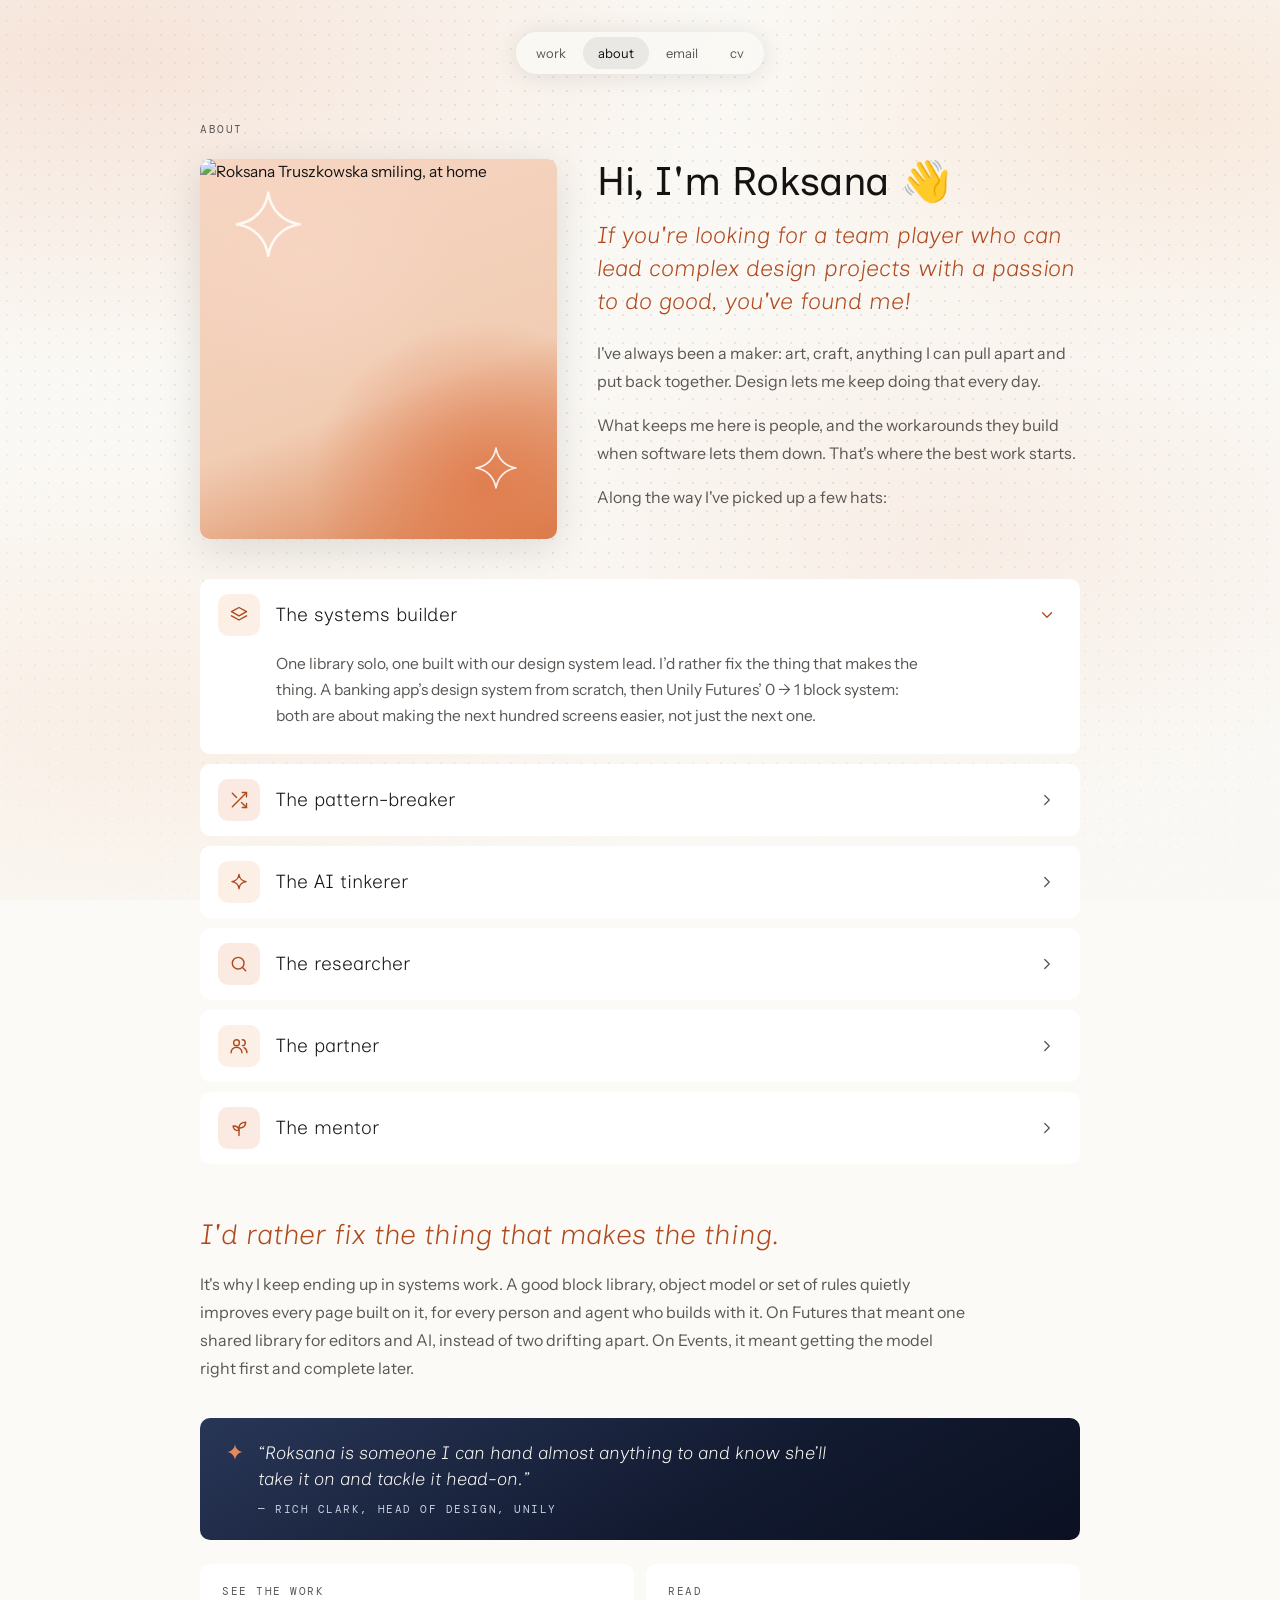
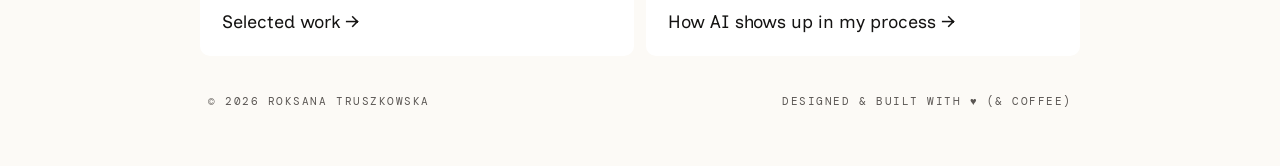
==== about.html @ 45bf0ac0 "Add files via upload" ====
<!DOCTYPE html>
<html lang="en">
<head>
<script>/* always open a page at the top (unless a #section was linked) */
try{history.scrollRestoration='manual';}catch(e){}
(function(){function top(){if(location.hash)return;window.scrollTo(0,0);try{document.documentElement.scrollIntoView({block:'start'});}catch(e){}}
top();addEventListener('DOMContentLoaded',top);addEventListener('load',top);addEventListener('pageshow',top);})();</script>
<meta charset="utf-8">
<meta name="viewport" content="width=device-width, initial-scale=1">
<title>About — Roksana Truszkowska</title>
<link rel="preconnect" href="https://fonts.googleapis.com">
<link rel="preconnect" href="https://fonts.gstatic.com" crossorigin>
<link rel="stylesheet" href="https://fonts.googleapis.com/css2?family=Inclusive+Sans:ital@0;1&family=Instrument+Sans:ital,wght@0,300;0,400;0,500;1,300&family=DM+Mono:wght@300;400&display=swap">
<style>
  :root {
    --mauve: #D97B4A; --mauve-deep: #1A2440; --mauve-text: #B04A1E;
    --linen: #FCFAF6; --tan: #E58A5C; --tan-light: #F6D5C2; --tan-text: #B04A1E;
    --ink: #141312; --muted: #5A5653; --line: rgba(20, 19, 18, 0.12);
    --radius: 10px;
    --font-display: 'Inclusive Sans', Georgia, serif;
    --font-body: 'Instrument Sans', system-ui, sans-serif;
    --font-mono: 'DM Mono', ui-monospace, monospace;
    --ease: cubic-bezier(0.23, 1, 0.32, 1);
  }
  *, *::before, *::after { box-sizing: border-box; margin: 0; padding: 0; }
  html { scroll-behavior: smooth; }
  body {
    min-height: 100vh; padding: 120px 24px 56px;
    font-family: var(--font-body); font-weight: 300; font-size: 15.5px; line-height: 1.7; color: var(--ink);
    background-color: var(--linen);
    background-image:
      radial-gradient(70% 50% at 8% 6%, rgba(224,122,74,0.16) 0%, transparent 70%),
      radial-gradient(55% 45% at 92% 12%, rgba(242,185,143,0.24) 0%, transparent 65%),
      radial-gradient(60% 50% at 75% 60%, rgba(224,122,74,0.09) 0%, transparent 60%),
      radial-gradient(70% 45% at 12% 80%, rgba(242,185,143,0.15) 0%, transparent 65%);
    background-attachment: fixed;
    -webkit-font-smoothing: antialiased;
  }
  body::before {
    content: ""; position: fixed; inset: 0; z-index: 0; pointer-events: none; opacity: 0.05;
    background-image: url("data:image/svg+xml,%3Csvg viewBox='0 0 200 200' xmlns='http://www.w3.org/2000/svg'%3E%3Cfilter id='n'%3E%3CfeTurbulence type='fractalNoise' baseFrequency='0.85' numOctaves='4' stitchTiles='stitch'/%3E%3C/filter%3E%3Crect width='100%25' height='100%25' filter='url(%23n)'/%3E%3C/svg%3E");
    background-size: 200px 200px;
  }
  a { color: inherit; text-decoration: none; }
  :focus-visible { outline: 2px solid var(--mauve-deep); outline-offset: 3px; border-radius: 8px; }

  .wrap { position: relative; z-index: 1; max-width: 880px; margin: 0 auto; display: flex; flex-direction: column; gap: 12px; }
  .label { font-family: var(--font-mono); font-size: 11px; font-weight: 400; letter-spacing: 0.14em; text-transform: uppercase; color: var(--muted); }
  .card { background: #FFFFFF; border-radius: var(--radius); padding: 36px; }
  em { font-family: var(--font-display); font-style: italic; color: var(--mauve-text); }

  /* nav */
  .nav-wrap { position: fixed; top: 32px; left: 0; right: 0; z-index: 100; display: flex; justify-content: center; transition: opacity .35s var(--ease), transform .35s var(--ease); }
  .nav-wrap.hidden { opacity: 0; transform: translateY(-12px); pointer-events: none; }
  .nav { display: flex; gap: 2px; padding: 5px; border-radius: 100px; background: rgba(250,249,244,.88); -webkit-backdrop-filter: blur(16px); backdrop-filter: blur(16px); box-shadow: 0 2px 24px rgba(20,19,18,.10); }
  .nav a { display: inline-flex; align-items: center; min-height: 32px; padding: 5px 15px; border-radius: 100px; font-size: 13px; font-weight: 400; color: var(--muted); transition: color 150ms, background 150ms; }
  .nav a:hover, .nav a.active { color: var(--ink); background: rgba(20,19,18,.07); }

  /* hero */
  .hero { padding: 44px 36px 40px; display: flex; flex-direction: column; gap: 14px; }
  .hero h1 { font-family: var(--font-display); font-weight: 400; font-size: clamp(32px, 5vw, 48px); line-height: 1.05; letter-spacing: -0.02em; max-width: 18ch; }
  .lede { font-size: 18px; line-height: 1.6; color: var(--muted); max-width: 58ch; }
  .meta { display: flex; flex-wrap: wrap; gap: 8px; margin-top: 6px; }
  .tag { padding: 4px 10px; border-radius: 100px; border: 1px solid rgba(20,19,18,.18); font-size: 12px; color: var(--muted); }


  .intro { display: grid; grid-template-columns: minmax(0, 0.85fr) minmax(0, 1.15fr); gap: 40px; align-items: stretch; margin-top: 8px; }
  .intro > div:last-child { display: flex; flex-direction: column; }
  .intro .pitch { margin: 16px 0 20px; }
  .intro .photo { aspect-ratio: auto; height: 100%; min-height: 380px; }
  .photo {
    position: relative; aspect-ratio: 4 / 5; border-radius: var(--radius); overflow: hidden;
    background:
      radial-gradient(60% 50% at 30% 25%, rgba(246, 213, 194, 0.9) 0%, transparent 70%),
      radial-gradient(70% 60% at 80% 85%, rgba(224, 122, 74, 0.85) 0%, transparent 70%),
      linear-gradient(160deg, #F6D5C2 0%, #F1CDB4 60%, #D97B4A 100%);
    box-shadow: 0 10px 40px rgba(20, 19, 18, 0.12);
  }
  .photo img { position: absolute; inset: 0; width: 100%; height: 100%; object-fit: cover; object-position: center 30%; display: block; }
  .photo .doodle { position: absolute; fill: none; stroke: #FFFDF9; stroke-width: 2; stroke-linecap: round; stroke-linejoin: round; opacity: .9; }
  .hello { font-family: var(--font-display); font-weight: 400; font-size: clamp(30px, 4vw, 40px); line-height: 1.1; letter-spacing: -0.01em; }
  .pitch { font-family: var(--font-display); font-style: italic; font-size: clamp(19px, 2.2vw, 23px); line-height: 1.45; color: var(--mauve-text); margin: 18px 0 22px; }
  .bio { display: flex; flex-direction: column; gap: 16px; color: var(--muted); font-size: 16px; line-height: 1.75; }

  .hats { display: flex; flex-direction: column; gap: 10px; margin-top: 28px; }
  .hat { background: #FFFFFF; border-radius: 10px; transition: box-shadow 300ms var(--ease); }
  .hat:hover { box-shadow: 0 10px 28px rgba(20, 19, 18, 0.08); }
  .hat summary {
    list-style: none; display: flex; align-items: center; gap: 16px;
    min-height: 72px; padding: 14px 24px 14px 18px; cursor: pointer; border-radius: 10px;
  }
  .hat summary::-webkit-details-marker { display: none; }
  .hat-ico { flex-shrink: 0; display: grid; place-items: center; width: 42px; height: 42px; border-radius: 10px; background: rgba(242, 185, 143, 0.22); color: var(--tan-text); }
  .hat-ico svg { width: 20px; height: 20px; }
  .hat:nth-child(even) .hat-ico { background: rgba(224, 122, 74, 0.16); color: var(--mauve-text); }
  .hat-title { flex: 1; font-family: var(--font-display); font-size: 19px; color: var(--ink); }
  .chev { width: 18px; height: 18px; color: var(--muted); transition: transform 300ms var(--ease); }
  .hat[open] .chev { transform: rotate(90deg); color: var(--mauve-text); }
  .hat p { padding: 0 28px 24px 76px; color: var(--muted); font-size: 15.5px; line-height: 1.7; max-width: 76ch; }

  .listen { margin-top: 40px; display: flex; flex-direction: column; gap: 16px; }
  .listen .big { font-family: var(--font-display); font-style: italic; font-size: clamp(22px, 3vw, 28px); line-height: 1.35; color: var(--mauve-text); }
  .listen p:not(.big) { color: var(--muted); font-size: 16px; line-height: 1.75; max-width: 70ch; }

  .quote-card { margin-top: 24px; padding: 22px 26px; border-radius: var(--radius); color: #FAF9F4; background: linear-gradient(150deg, #283657 0%, #121A30 60%, #0B1122 100%); display: flex; align-items: flex-start; gap: 14px; }
  .quote-card svg { width: 18px; height: 18px; flex-shrink: 0; fill: var(--tan); margin-top: 3px; }
  .quote-card p { font-family: var(--font-display); font-style: italic; font-size: 18px; line-height: 1.45; max-width: 52ch; }
  .quote-card .label { color: #C9CFDD; margin-top: 8px; display: block; font-size: 11px; }

  .next { display: grid; grid-template-columns: 1fr 1fr; gap: 12px; margin-top: 12px; }
  .next a { display: flex; flex-direction: column; gap: 6px; padding: 18px 22px; border-radius: var(--radius); background: #FFFFFF; transition: transform 300ms var(--ease), box-shadow 300ms var(--ease); }
  .next a:hover { transform: translateY(-2px); box-shadow: 0 10px 28px rgba(20,19,18,.08); }
  .next a .label { color: var(--muted); }
  .next h3 { font-family: var(--font-display); font-weight: 400; font-size: 18px; }
  footer { display: flex; flex-wrap: wrap; justify-content: space-between; gap: 8px; padding: 24px 8px 0; }

  .reveal { opacity: 0; transform: translateY(16px); transition: opacity 700ms var(--ease), transform 700ms var(--ease); }
  .reveal.in { opacity: 1; transform: none; }
  @media (prefers-reduced-motion: reduce) {
    html { scroll-behavior: auto; }
    .reveal { opacity: 1; transform: none; transition: none; }
    *, *::before, *::after { transition: none !important; }
  }
  @media (max-width: 760px) {
    .intro { grid-template-columns: 1fr; gap: 24px; }
    .photo { max-width: 420px; }
    .intro .photo { aspect-ratio: 4 / 5; height: auto; min-height: 0; }
    .next { grid-template-columns: 1fr; }
    .hat p { padding: 0 20px 20px 20px; }
  }
  @media (max-width: 600px) {
    body { padding: 96px 14px 40px; }
    .nav-wrap { top: 20px; }
    .nav a { padding: 5px 11px; }
  }

  /* faint dotted grid */
  body::after {
    content: ""; position: fixed; inset: 0; z-index: 0; pointer-events: none;
    background-image: radial-gradient(circle, rgba(20, 19, 18, 0.08) 0.8px, transparent 1.2px);
    background-size: 14px 14px;
    -webkit-mask-image: radial-gradient(ellipse 90% 80% at 50% 35%, #000 30%, transparent 100%);
    mask-image: radial-gradient(ellipse 90% 80% at 50% 35%, #000 30%, transparent 100%);
  }
  .wave { display: inline-block; transform-origin: 70% 70%; animation: wave 2.4s ease-in-out 0.6s 2; }
  @keyframes wave { 0%, 60%, 100% { transform: rotate(0); } 10%, 30% { transform: rotate(14deg); } 20% { transform: rotate(-8deg); } 40% { transform: rotate(-4deg); } 50% { transform: rotate(10deg); } }
  @media (prefers-reduced-motion: reduce) { .wave { animation: none; } }
</style>
</head>
<body>

<div class="nav-wrap" id="navWrap">
  <nav class="nav" aria-label="Main">
    <a href="index.html#work">work</a>
    <a href="about.html" class="active" aria-current="page">about</a>
    <a href="index.html#contact">email</a>
    <a href="cv.pdf" data-cv download="Roksana-Truszkowska-CV.pdf">cv</a>
  </nav>
</div>

<main class="wrap">
  <p class="label reveal">About</p>

  <section class="intro reveal">
    <div class="photo" id="photo">
      <img src="assets/img/roksana.jpg" alt="Roksana Truszkowska smiling, at home">
      <svg class="doodle" style="top:7%;left:8%;width:22%" viewBox="0 0 60 60" aria-hidden="true"><path d="M30 6c2 13 11 22 24 24-13 2-22 11-24 24-2-13-11-22-24-24 13-2 22-11 24-24z"/></svg>
      <svg class="doodle" style="bottom:12%;right:10%;width:14%" viewBox="0 0 60 60" aria-hidden="true"><path d="M30 6c2 13 11 22 24 24-13 2-22 11-24 24-2-13-11-22-24-24 13-2 22-11 24-24z"/></svg>
    </div>
    <div>
      <h1 class="hello">Hi, I'm Roksana <span class="wave" aria-hidden="true">👋</span></h1>
      <p class="pitch">If you're looking for a team player who can lead complex design projects with a passion to do good, you've found me!</p>
      <div class="bio">
        <p>I've always been a maker: art, craft, anything I can pull apart and put back together. Design lets me keep doing that every day.</p>
        <p>What keeps me here is people, and the workarounds they build when software lets them down. That's where the best work starts.</p>
        <p>Along the way I've picked up a few hats:</p>
      </div>
    </div>
  </section>

  <section class="hats reveal" aria-label="The many hats">
      <details class="hat" open>
        <summary>
          <span class="hat-ico"><svg viewBox="0 0 24 24" fill="none" stroke="currentColor" stroke-width="1.7" stroke-linecap="round" stroke-linejoin="round" aria-hidden="true"><path d="M12 3l9 5-9 5-9-5 9-5z"/><path d="M3 13l9 5 9-5"/></svg></span>
          <span class="hat-title">The systems builder</span>
          <svg class="chev" viewBox="0 0 24 24" fill="none" stroke="currentColor" stroke-width="1.7" stroke-linecap="round" stroke-linejoin="round" aria-hidden="true"><path d="M9 6l6 6-6 6"/></svg>
        </summary>
        <p>One library solo, one built with our design system lead. I’d rather fix the thing that makes the thing. A banking app’s design system from scratch, then Unily Futures’ 0 → 1 block system: both are about making the next hundred screens easier, not just the next one.</p>
      </details>
      <details class="hat">
        <summary>
          <span class="hat-ico"><svg viewBox="0 0 24 24" fill="none" stroke="currentColor" stroke-width="1.7" stroke-linecap="round" stroke-linejoin="round" aria-hidden="true"><path d="M16 3h5v5"/><path d="M4 20L21 3"/><path d="M21 16v5h-5"/><path d="M15 15l6 6"/><path d="M4 4l5 5"/></svg></span>
          <span class="hat-title">The pattern-breaker</span>
          <svg class="chev" viewBox="0 0 24 24" fill="none" stroke="currentColor" stroke-width="1.7" stroke-linecap="round" stroke-linejoin="round" aria-hidden="true"><path d="M9 6l6 6-6 6"/></svg>
        </summary>
        <p>Enterprise software doesn’t have to be dull. I find the one interaction worth doing differently, and defend it. Notifications that chase you instead of broadcasting at you was one of those calls.</p>
      </details>
      <details class="hat">
        <summary>
          <span class="hat-ico"><svg viewBox="0 0 24 24" fill="none" stroke="currentColor" stroke-width="1.7" stroke-linecap="round" stroke-linejoin="round" aria-hidden="true"><path d="M12 3c.5 4.5 4 8 8.5 8.5-4.5.5-8 4-8.5 8.5-.5-4.5-4-8-8.5-8.5C8 11 11.5 7.5 12 3z"/></svg></span>
          <span class="hat-title">The AI tinkerer</span>
          <svg class="chev" viewBox="0 0 24 24" fill="none" stroke="currentColor" stroke-width="1.7" stroke-linecap="round" stroke-linejoin="round" aria-hidden="true"><path d="M9 6l6 6-6 6"/></svg>
        </summary>
        <p>Claude workflows, skills and a CRD generator my team actually uses. I design with AI every day, and for it too: Futures had to work for Indi, Unily’s AI agent, as well as for people.</p>
      </details>
      <details class="hat">
        <summary>
          <span class="hat-ico"><svg viewBox="0 0 24 24" fill="none" stroke="currentColor" stroke-width="1.7" stroke-linecap="round" stroke-linejoin="round" aria-hidden="true"><circle cx="11" cy="11" r="7"/><path d="M20 20l-3.5-3.5"/></svg></span>
          <span class="hat-title">The researcher</span>
          <svg class="chev" viewBox="0 0 24 24" fill="none" stroke="currentColor" stroke-width="1.7" stroke-linecap="round" stroke-linejoin="round" aria-hidden="true"><path d="M9 6l6 6-6 6"/></svg>
        </summary>
        <p>20+ discovery sessions and usability tests, including onsite with customers at bank kiosks. I’d rather be wrong in week two than in production.</p>
      </details>
      <details class="hat">
        <summary>
          <span class="hat-ico"><svg viewBox="0 0 24 24" fill="none" stroke="currentColor" stroke-width="1.7" stroke-linecap="round" stroke-linejoin="round" aria-hidden="true"><circle cx="9" cy="8" r="3.5"/><path d="M2.5 20a6.5 6.5 0 0 1 13 0"/><path d="M16 4.5a3.5 3.5 0 0 1 0 7"/><path d="M18 14a6.5 6.5 0 0 1 3.5 6"/></svg></span>
          <span class="hat-title">The partner</span>
          <svg class="chev" viewBox="0 0 24 24" fill="none" stroke="currentColor" stroke-width="1.7" stroke-linecap="round" stroke-linejoin="round" aria-hidden="true"><path d="M9 6l6 6-6 6"/></svg>
        </summary>
        <p>PRDs, descoping, refinement. I’d rather argue early than redesign late, and I work best when product, engineering and design share one picture of the problem.</p>
      </details>
      <details class="hat">
        <summary>
          <span class="hat-ico"><svg viewBox="0 0 24 24" fill="none" stroke="currentColor" stroke-width="1.7" stroke-linecap="round" stroke-linejoin="round" aria-hidden="true"><path d="M12 21v-9"/><path d="M12 12c0-4 3-7 8-7 0 5-3 7-8 7z"/><path d="M12 15c0-3-2.5-5.5-7-5.5 0 4 2.5 5.5 7 5.5z"/></svg></span>
          <span class="hat-title">The mentor</span>
          <svg class="chev" viewBox="0 0 24 24" fill="none" stroke="currentColor" stroke-width="1.7" stroke-linecap="round" stroke-linejoin="round" aria-hidden="true"><path d="M9 6l6 6-6 6"/></svg>
        </summary>
        <p>I love helping junior designers find their feet. I’d rather pair on real work than hand over answers: sketching side by side, asking “why this?” before I suggest anything, and giving feedback early and often so it never feels like a verdict. I also make room for them to present their own work, because confidence comes from defending your decisions, not from being told they’re right.</p>
      </details>
  </section>

  <section class="listen reveal">
    <p class="big">I'd rather fix the thing that makes the thing.</p>
    <p>It's why I keep ending up in systems work. A good block library, object model or set of rules quietly improves every page built on it, for every person and agent who builds with it. On Futures that meant one shared library for editors and AI, instead of two drifting apart. On Events, it meant getting the model right first and complete later.</p>
  </section>

  <section class="quote-card reveal" aria-label="What colleagues say">
    <svg viewBox="0 0 24 24" aria-hidden="true"><path d="M12 1.5c.6 5.6 4.9 9.9 10.5 10.5-5.6.6-9.9 4.9-10.5 10.5C11.4 16.9 7.1 12.6 1.5 12 7.1 11.4 11.4 7.1 12 1.5z"/></svg>
    <blockquote>
      <p>“Roksana is someone I can hand almost anything to and know she’ll take it on and tackle it head-on.”</p>
      <span class="label">— Rich Clark, Head of Design, Unily</span>
    </blockquote>
  </section>

  <div class="next reveal">
    <a href="index.html#work"><span class="label">See the work</span><h3>Selected work →</h3></a>
    <a href="article.html"><span class="label">Read</span><h3>How AI shows up in my process →</h3></a>
  </div>

  <footer>
    <p class="label">© 2026 Roksana Truszkowska</p>
    <p class="label">Designed &amp; built with ♥ (&amp; coffee)</p>
  </footer>
</main>

<script>
  const navWrap = document.getElementById('navWrap');
  let lastY = window.scrollY;
  window.addEventListener('scroll', () => {
    const y = window.scrollY;
    navWrap.classList.toggle('hidden', y > lastY && y > 120);
    lastY = y;
  }, { passive: true });
  if ('IntersectionObserver' in window) {
    const io = new IntersectionObserver((entries) => {
      entries.forEach((e) => { if (e.isIntersecting) { e.target.classList.add('in'); io.unobserve(e.target); } });
    }, { threshold: 0.08 });
    document.querySelectorAll('.reveal').forEach((el) => io.observe(el));
  } else {
    document.querySelectorAll('.reveal').forEach((el) => el.classList.add('in'));
  }
</script>
<script src="assets/js/cv.js" defer></script>
</body>
</html>
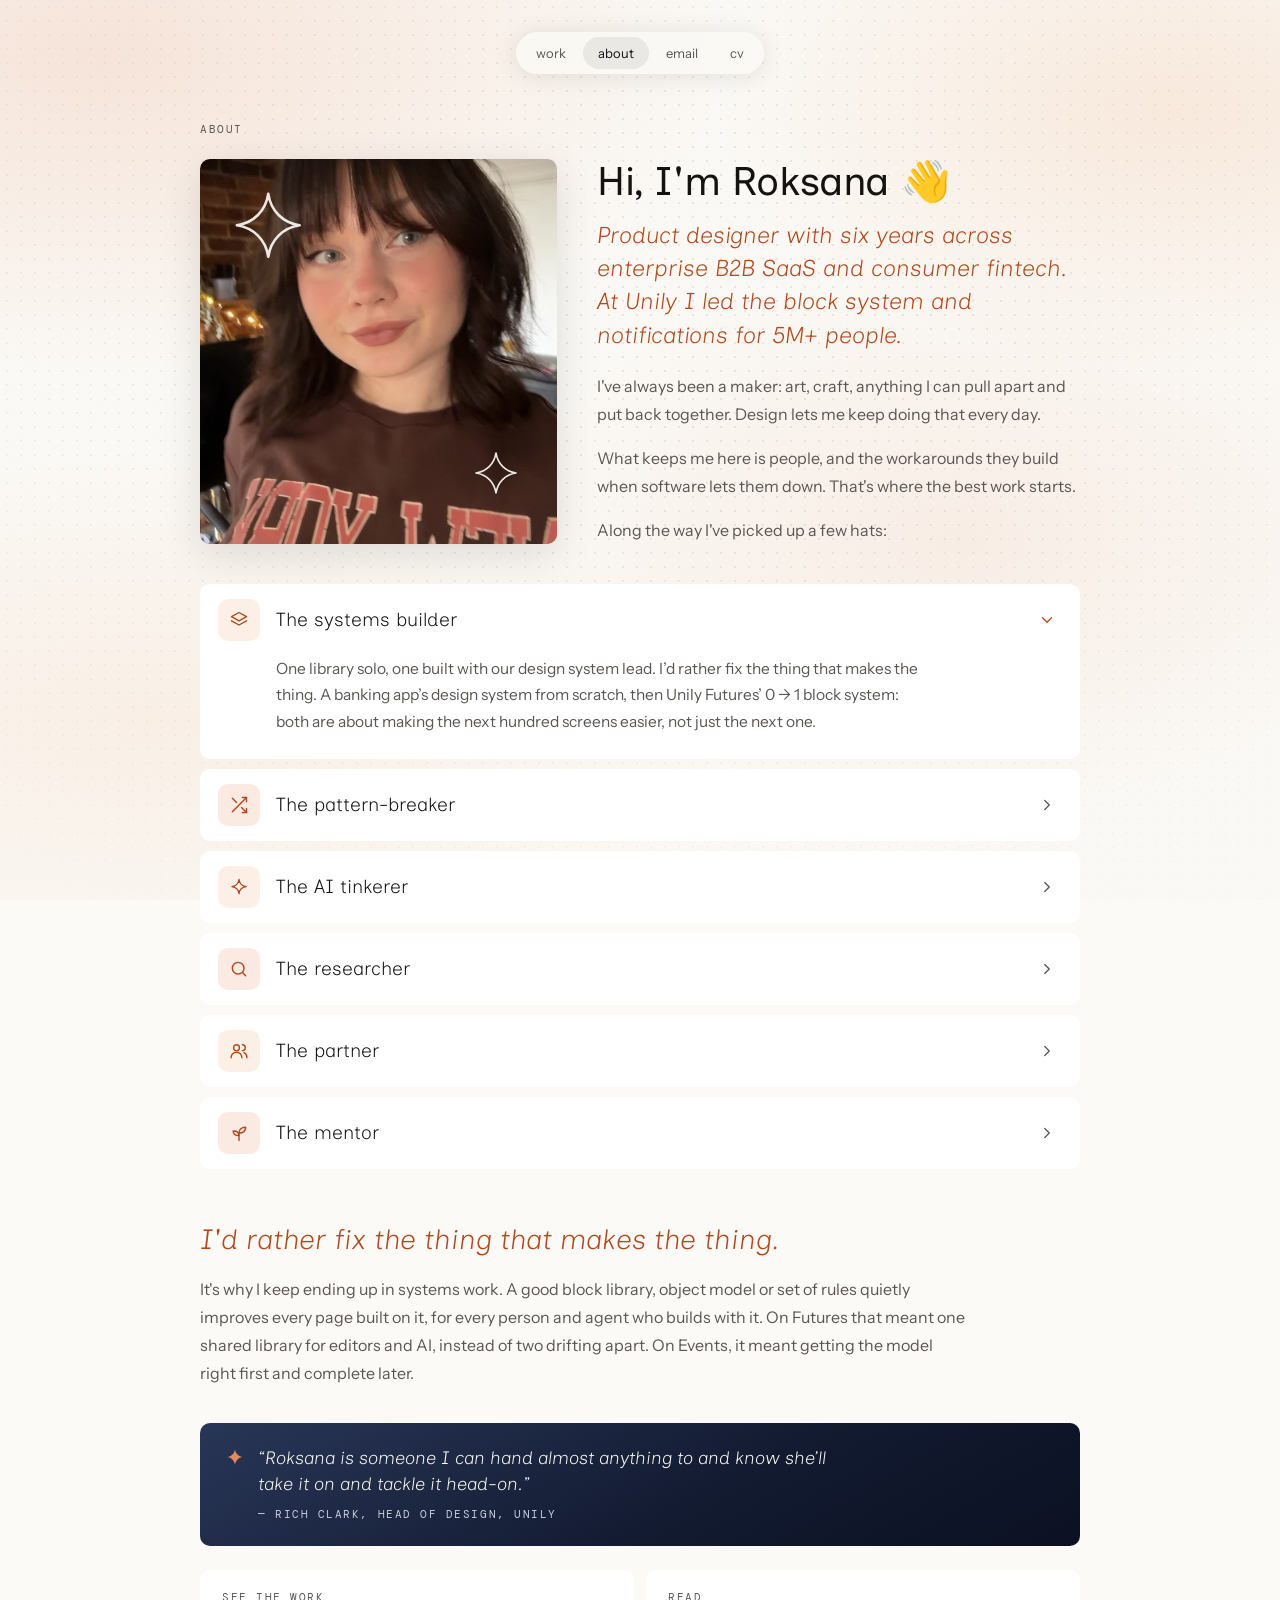
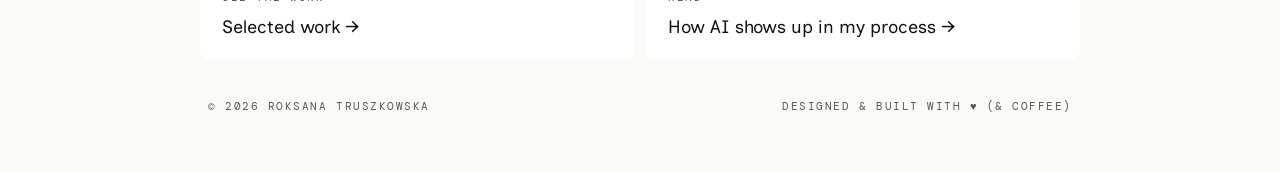
==== commit 0106cb35: "portfolio update 25/11" ====
--- a/about.html
+++ b/about.html
@@ -145,6 +145,25 @@
   .wave { display: inline-block; transform-origin: 70% 70%; animation: wave 2.4s ease-in-out 0.6s 2; }
   @keyframes wave { 0%, 60%, 100% { transform: rotate(0); } 10%, 30% { transform: rotate(14deg); } 20% { transform: rotate(-8deg); } 40% { transform: rotate(-4deg); } 50% { transform: rotate(10deg); } }
   @media (prefers-reduced-motion: reduce) { .wave { animation: none; } }
+
+.gap-box{display:none;position:relative;z-index:2;margin:12px 0;padding:20px 22px;border:2px dashed #E58A5C;border-radius:10px;background:#FFF4EC;color:#141312;font:400 15px/1.6 'Instrument Sans',system-ui,sans-serif;text-align:left}
+.gap-box .gap-tag{margin:0 0 6px;font:400 11px 'DM Mono',ui-monospace,monospace;letter-spacing:.14em;text-transform:uppercase;color:#B04A1E}
+.gap-box h4{margin:0 0 6px;font:400 20px/1.25 'Inclusive Sans',Georgia,serif;color:#141312}
+.gap-box .gap-why{margin:0 0 12px;font-size:14px;color:#5A5653}
+.gap-box ol{list-style:none;margin:0;padding:0;display:flex;flex-direction:column;gap:9px}
+.gap-box li{margin:0;padding:0}
+.gap-box li b{margin-right:8px;font:500 12px 'DM Mono',ui-monospace,monospace;color:#B04A1E}
+.gap-box .gap-draft{margin:14px 0 0;padding:10px 12px;border-radius:8px;background:#fff;font-size:14px}
+.gap-box .gap-draft i{display:block;margin-bottom:2px;font:400 11px 'DM Mono',ui-monospace,monospace;font-style:normal;letter-spacing:.12em;text-transform:uppercase;color:#5A5653}
+.gap-box mark{padding:0 4px;border-radius:3px;background:#F6D5C2;color:#141312}
+.sx{color:inherit}
+.sample-pill{display:none;position:fixed;left:50%;bottom:14px;transform:translateX(-50%);z-index:300;max-width:calc(100% - 28px);padding:8px 14px;border-radius:100px;background:#1F3D2B;color:#F2FAF4;font:400 11px/1.4 'DM Mono',ui-monospace,monospace;letter-spacing:.06em;text-align:center;box-shadow:0 6px 24px rgba(20,19,18,.25)}
+.sample-pill .sx{background:#E4F1E7;color:#1F3D2B;border-bottom:none;padding:0 5px}
+.roles{margin-top:12px;display:flex;flex-direction:column;gap:6px}
+.roles .row{display:grid;grid-template-columns:1.2fr 1fr;gap:12px;padding:12px 0;border-top:1px solid var(--line);font-size:15px}
+.roles .row b{font-family:var(--font-display);font-weight:400;font-size:17px}
+.roles .row span{color:var(--muted)}
+@media (max-width:600px){.roles .row{grid-template-columns:1fr;gap:2px}}
 </style>
 </head>
 <body>
@@ -169,7 +188,7 @@
     </div>
     <div>
       <h1 class="hello">Hi, I'm Roksana <span class="wave" aria-hidden="true">👋</span></h1>
-      <p class="pitch">If you're looking for a team player who can lead complex design projects with a passion to do good, you've found me!</p>
+      <p class="pitch">Product designer with <span class="sx">six years</span> across enterprise B2B SaaS and consumer fintech. At Unily I led the block system and notifications for <span class="sx">5M+</span> people.</p>
       <div class="bio">
         <p>I've always been a maker: art, craft, anything I can pull apart and put back together. Design lets me keep doing that every day.</p>
         <p>What keeps me here is people, and the workarounds they build when software lets them down. That's where the best work starts.</p>
@@ -178,7 +197,8 @@
     </div>
   </section>
 
-  <section class="hats reveal" aria-label="The many hats">
+  
+<section class="hats reveal" aria-label="The many hats">
       <details class="hat" open>
         <summary>
           <span class="hat-ico"><svg viewBox="0 0 24 24" fill="none" stroke="currentColor" stroke-width="1.7" stroke-linecap="round" stroke-linejoin="round" aria-hidden="true"><path d="M12 3l9 5-9 5-9-5 9-5z"/><path d="M3 13l9 5 9-5"/></svg></span>
@@ -201,7 +221,7 @@
           <span class="hat-title">The AI tinkerer</span>
           <svg class="chev" viewBox="0 0 24 24" fill="none" stroke="currentColor" stroke-width="1.7" stroke-linecap="round" stroke-linejoin="round" aria-hidden="true"><path d="M9 6l6 6-6 6"/></svg>
         </summary>
-        <p>Claude workflows, skills and a CRD generator my team actually uses. I design with AI every day, and for it too: Futures had to work for Indi, Unily’s AI agent, as well as for people.</p>
+        <p>Claude workflows, skills and a CRD generator that <span class="sx">9 designers</span> use, saving about <span class="sx">3 hours a week</span> each. I design with AI every day, and for it too: Futures had to work for Indi, Unily’s AI agent, as well as for people.</p>
       </details>
       <details class="hat">
         <summary>
@@ -209,7 +229,7 @@
           <span class="hat-title">The researcher</span>
           <svg class="chev" viewBox="0 0 24 24" fill="none" stroke="currentColor" stroke-width="1.7" stroke-linecap="round" stroke-linejoin="round" aria-hidden="true"><path d="M9 6l6 6-6 6"/></svg>
         </summary>
-        <p>20+ discovery sessions and usability tests, including onsite with customers at bank kiosks. I’d rather be wrong in week two than in production.</p>
+        <p><span class="sx">50+</span> discovery sessions and usability tests, including onsite with customers at bank kiosks. I’d rather be wrong in week two than in production.</p>
       </details>
       <details class="hat">
         <summary>
@@ -225,7 +245,7 @@
           <span class="hat-title">The mentor</span>
           <svg class="chev" viewBox="0 0 24 24" fill="none" stroke="currentColor" stroke-width="1.7" stroke-linecap="round" stroke-linejoin="round" aria-hidden="true"><path d="M9 6l6 6-6 6"/></svg>
         </summary>
-        <p>I love helping junior designers find their feet. I’d rather pair on real work than hand over answers: sketching side by side, asking “why this?” before I suggest anything, and giving feedback early and often so it never feels like a verdict. I also make room for them to present their own work, because confidence comes from defending your decisions, not from being told they’re right.</p>
+        <p>I have mentored <span class="sx">3 junior designers over 18 months</span>, and one has since been promoted. I love helping junior designers find their feet. I’d rather pair on real work than hand over answers: sketching side by side, asking “why this?” before I suggest anything, and giving feedback early and often so it never feels like a verdict. I also make room for them to present their own work, because confidence comes from defending your decisions, not from being told they’re right.</p>
       </details>
   </section>
 
